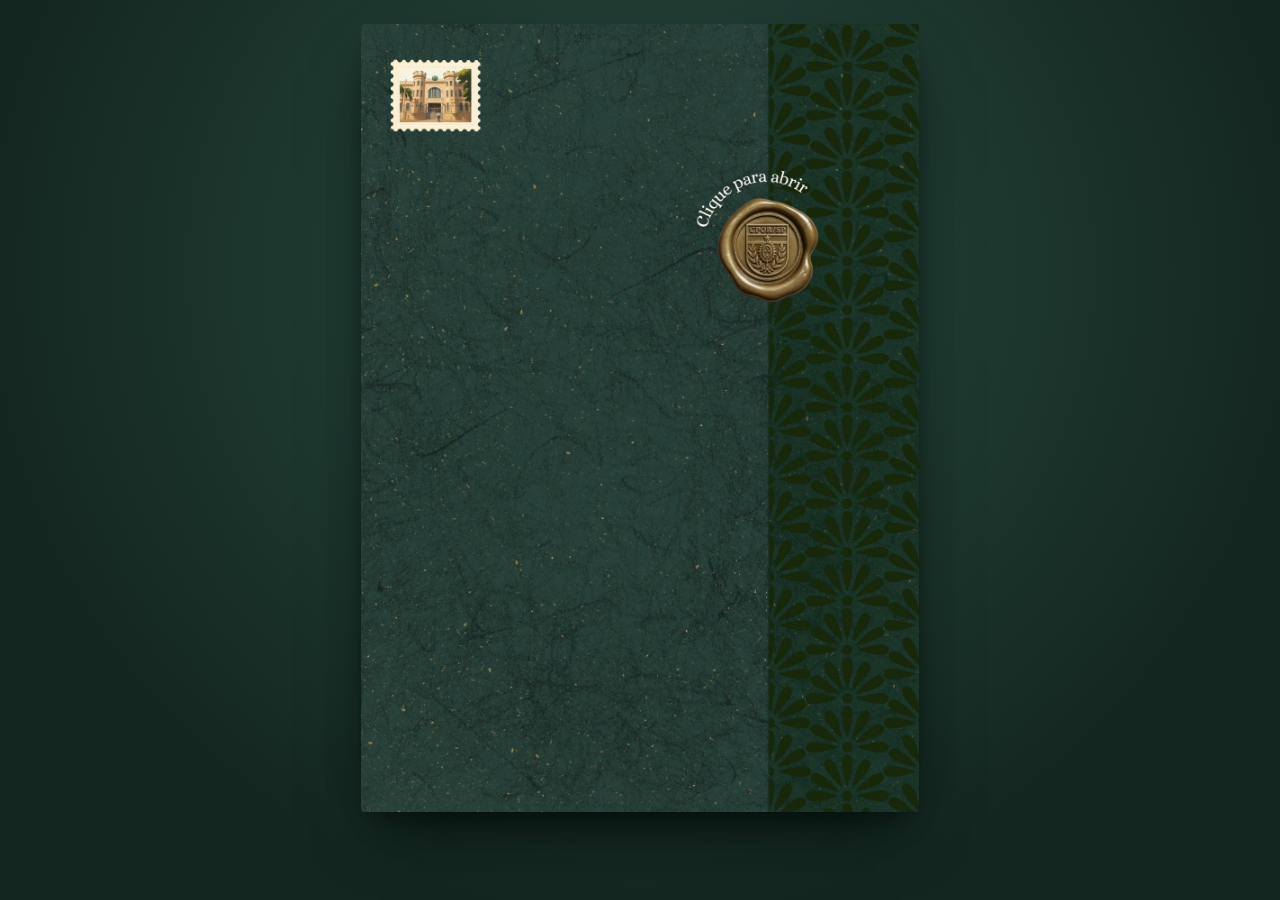
==== index.html @ b6755c88 "Convite interativo: envelope com selo, cartão frente e verso Co-Authored-By: Claude Opus 5.5 <norepl" ====
<!doctype html>
<html lang="pt-BR">
<head>
<meta charset="utf-8">
<meta name="viewport" content="width=device-width, initial-scale=1, viewport-fit=cover">
<title>Convite — Passagem de Comando CPOR/SP</title>
<meta name="description" content="Convite para a Solenidade de Passagem de Comando do CPOR/SP — 14/01/2027.">
<meta property="og:title" content="Convite — Passagem de Comando CPOR/SP">
<meta property="og:description" content="Solenidade de Passagem de Comando do CPOR/SP — quinta-feira, 14/01/2027, às 19h.">
<meta property="og:image" content="assets/convite-1.jpg">
<meta property="og:type" content="website">
<meta name="theme-color" content="#13261f">
<link rel="preload" as="image" href="assets/convite-1.jpg">
<link rel="preconnect" href="https://fonts.googleapis.com">
<link rel="preconnect" href="https://fonts.gstatic.com" crossorigin>
<link href="https://fonts.googleapis.com/css2?family=Cormorant+Garamond:wght@500;600&display=swap" rel="stylesheet">
<style>
  :root {
    --verde: #1b342b;
    --verde-fundo: #13261f;
    --verde-forro: #10221b;
    --creme: #f2ecd8;
    --dourado: #b39a62;
    --tinta: #20372f;
    /* Onde a faixa estampada começa na arte do envelope (904px de 1240px) */
    --corte: 0.72903;
    --curva: cubic-bezier(.65, 0, .35, 1);
    --curva-saida: cubic-bezier(.22, 1, .36, 1);
    --sombra: 0 30px 60px -20px rgba(4, 12, 9, .85), 0 10px 20px -10px rgba(4, 12, 9, .6);
  }

  * { box-sizing: border-box; }
  html, body { margin: 0; height: 100%; }
  body {
    background: radial-gradient(ellipse at 50% 30%, #284a40, var(--verde-fundo) 75%) fixed;
    background-color: var(--verde);
    color: var(--creme);
    font-family: "Cormorant Garamond", Georgia, serif;
    overflow: hidden;
    -webkit-tap-highlight-color: transparent;
  }

  main {
    min-height: 100svh;
    display: flex;
    flex-direction: column;
    align-items: center;
    justify-content: center;
    gap: 18px;
    padding: 16px;
  }

  /* Palco: proporção A4 das artes (1240 x 1748), cabe na tela com espaço para os botões */
  .palco {
    position: relative;
    height: min(calc(100svh - 112px), calc((100vw - 32px) * 1.40968), 1150px);
    aspect-ratio: 1240 / 1748;
    perspective: 2200px;
  }

  /* ---------- Fundo do envelope (aparece quando as abas abrem) ---------- */
  .forro {
    position: absolute;
    inset: 0;
    border-radius: 3px;
    background:
      radial-gradient(ellipse at 50% 40%, rgba(255,255,255,.04), transparent 70%),
      var(--verde-forro);
    box-shadow: var(--sombra), inset 0 0 50px rgba(0,0,0,.55);
    transition: opacity .5s ease 0s;
  }
  .aberto .forro { opacity: 0; transition: opacity .6s ease 1.3s; }

  /* ---------- Cartão (frente: comandantes · verso: convite) ---------- */
  .cartao {
    position: absolute;
    inset: 0;
    transform-style: preserve-3d;
    transform: scale(.9) translateY(1.5%);
    transition: transform .7s var(--curva) 0s;
  }
  .aberto .cartao { transform: none; transition: transform 1s var(--curva-saida) 1.05s; }

  .cartao-ergue, .cartao-gira {
    position: absolute;
    inset: 0;
    transform-style: preserve-3d;
  }
  .cartao-gira { transition: transform 1.1s var(--curva); }
  .verso-visivel .cartao-gira { transform: rotateY(-180deg); }

  .face {
    position: absolute;
    inset: 0;
    border-radius: 3px;
    overflow: hidden;
    backface-visibility: hidden;
    -webkit-backface-visibility: hidden;
    box-shadow: var(--sombra);
    background: var(--creme);
  }
  .face img { display: block; width: 100%; height: 100%; }
  .face.verso { transform: rotateY(180deg); }
  /* Sombra do cartão enquanto está dentro do envelope */
  .face .sombra-dentro {
    position: absolute;
    inset: 0;
    background: #0b1a14;
    opacity: .7;
    transition: opacity .5s ease .2s;
  }
  .aberto .face .sombra-dentro { opacity: 0; transition: opacity .8s ease .6s; }

  /* ---------- Abas do envelope: abrem a partir do selo ---------- */
  .aba {
    position: absolute;
    top: 0;
    bottom: 0;
    transform-style: preserve-3d;
    transition: transform .3s ease-out 1.55s;
  }
  .aba.esq { left: 0; width: calc(var(--corte) * 100%); }
  .aba.dir { left: calc(var(--corte) * 100%); right: 0; }
  /* 1º o selo racha: as abas se afastam um pouco */
  .aberto .aba { transition: transform .3s ease-out 0s; }
  .aberto .aba.esq { transform: translateX(-1%); }
  .aberto .aba.dir { transform: translateX(3%); }

  .folha {
    position: absolute;
    inset: 0;
    transform-style: preserve-3d;
    transition: transform 1s var(--curva) .5s;
  }
  .aba.esq .folha { transform-origin: left center; }
  .aba.dir .folha { transform-origin: right center; }
  /* 2º as abas se abrem como portas */
  .aberto .folha { transition: transform 1.1s var(--curva) .3s; }
  .aberto .aba.esq .folha { transform: rotateY(-112deg); }
  .aberto .aba.dir .folha { transform: rotateY(112deg); }

  .lado {
    position: absolute;
    inset: 0;
    overflow: hidden;
    backface-visibility: hidden;
    -webkit-backface-visibility: hidden;
    transition: opacity .25s ease .45s;
  }
  .aberto .lado { opacity: 0; transition: opacity .45s ease 1s; }
  .aba.esq .lado.fora { border-radius: 3px 0 0 3px; }
  .aba.dir .lado.fora { border-radius: 0 3px 3px 0; }
  .lado img { position: absolute; top: 0; height: 100%; max-width: none; display: block; }
  .aba.esq .lado img { left: 0; width: calc(100% / var(--corte)); }
  .aba.dir .lado img {
    width: calc(100% / (1 - var(--corte)));
    left: calc(-100% * var(--corte) / (1 - var(--corte)));
  }
  /* Parte de dentro da aba (forro) */
  .lado.dentro {
    transform: rotateY(180deg);
    background: linear-gradient(90deg, #0e1f18, #163026 60%, #11241c);
  }

  /* Área clicável do envelope inteiro; o anel marca o selo quando navega pelo teclado */
  .abrir {
    position: absolute;
    inset: 0;
    z-index: 5;
    padding: 0;
    border: 0;
    background: none;
    cursor: pointer;
  }
  .abrir:focus { outline: none; }
  .abrir .anel {
    position: absolute;
    left: 63.6%;
    top: 22%;
    width: 18.6%;
    aspect-ratio: 1;
    border-radius: 50%;
  }
  .abrir:focus-visible .anel { outline: 2px solid var(--creme); outline-offset: 4px; }
  .aberto .abrir { display: none; }

  /* ---------- Botões: estáticos, abaixo do cartão para não cobrir nada ---------- */
  .controles {
    min-height: 46px;
    display: flex;
    align-items: center;
    justify-content: center;
  }
  .grupo { display: flex; gap: 12px; }
  .grupo[hidden] { display: none; }

  .botao {
    appearance: none;
    display: inline-flex;
    align-items: center;
    gap: 10px;
    min-height: 46px;
    padding: 0 22px;
    border-radius: 2px;
    font: 600 15px/1 "Cormorant Garamond", Georgia, serif;
    letter-spacing: .18em;
    text-transform: uppercase;
    white-space: nowrap;
    cursor: pointer;
    transition: none;
  }
  .botao svg { width: 18px; height: 10px; flex: none; }
  .botao.principal {
    background: var(--creme);
    color: var(--tinta);
    border: 1px solid var(--creme);
    box-shadow: inset 0 0 0 3px var(--creme), inset 0 0 0 4px var(--dourado);
  }
  .botao.secundario {
    background: transparent;
    color: var(--creme);
    border: 1px solid rgba(179, 154, 98, .75);
  }
  @media (hover: hover) {
    .botao.principal:hover { background: #fbf7ea; border-color: #fbf7ea; box-shadow: inset 0 0 0 3px #fbf7ea, inset 0 0 0 4px var(--dourado); }
    .botao.secundario:hover { background: rgba(242, 236, 216, .08); }
  }
  .botao:focus-visible { outline: 2px solid var(--dourado); outline-offset: 3px; }

  .so-leitor {
    position: absolute; width: 1px; height: 1px; padding: 0; margin: -1px;
    overflow: hidden; clip: rect(0 0 0 0); white-space: nowrap; border: 0;
  }

  @media (max-width: 420px) {
    .grupo { gap: 10px; }
    .botao { padding: 0 16px; font-size: 14px; letter-spacing: .14em; gap: 8px; }
  }
  @media (max-width: 340px) {
    .botao { padding: 0 12px; font-size: 13px; letter-spacing: .1em; }
  }

  @media (prefers-reduced-motion: reduce) {
    .forro, .cartao, .cartao-gira, .aba, .folha, .lado,
    .aberto .forro, .aberto .cartao, .aberto .aba, .aberto .folha, .aberto .lado {
      transition-duration: .25s !important;
      transition-delay: 0s !important;
    }
  }
</style>
</head>
<body>
<main>
  <div class="palco" id="convite">
    <div class="forro" aria-hidden="true"></div>

    <div class="cartao">
      <div class="cartao-ergue">
        <div class="cartao-gira">
          <div class="face frente">
            <img src="assets/convite-2.jpg" alt="Antigos Comandantes do CPOR/SP, de 1930 aos dias de hoje" width="1240" height="1748">
            <div class="sombra-dentro" aria-hidden="true"></div>
          </div>
          <div class="face verso">
            <img src="assets/convite-3.jpg" alt="Convite para a Solenidade de Passagem de Comando do CPOR/SP" width="1240" height="1748">
          </div>
        </div>
      </div>
    </div>

    <div class="aba esq" aria-hidden="true">
      <div class="folha">
        <div class="lado fora"><img src="assets/convite-1.jpg" alt=""></div>
        <div class="lado dentro"></div>
      </div>
    </div>
    <div class="aba dir" aria-hidden="true">
      <div class="folha">
        <div class="lado fora"><img src="assets/convite-1.jpg" alt=""></div>
        <div class="lado dentro"></div>
      </div>
    </div>

    <button type="button" class="abrir" id="abrir" aria-label="Abrir o convite">
      <span class="anel"></span>
    </button>
  </div>

  <nav class="controles" aria-label="Navegação do convite">
    <div class="grupo" data-etapa="frente" hidden>
      <button type="button" class="botao secundario" id="fechar">
        <svg viewBox="0 0 18 10" fill="none" stroke="currentColor" stroke-width="1.2" aria-hidden="true"><path d="M17 5H1M5 1 1 5l4 4"/></svg>
        Voltar
      </button>
      <button type="button" class="botao principal" id="virar">
        Ver o convite
        <svg viewBox="0 0 18 10" fill="none" stroke="currentColor" stroke-width="1.2" aria-hidden="true"><path d="M1 5h16M13 1l4 4-4 4"/></svg>
      </button>
    </div>
    <div class="grupo" data-etapa="verso" hidden>
      <button type="button" class="botao secundario" id="desvirar">
        <svg viewBox="0 0 18 10" fill="none" stroke="currentColor" stroke-width="1.2" aria-hidden="true"><path d="M17 5H1M5 1 1 5l4 4"/></svg>
        Voltar
      </button>
    </div>
  </nav>

  <div class="so-leitor" aria-live="polite" id="aviso"></div>
  <div class="so-leitor">
    O Diretor de Educação Superior Militar, General de Divisão Eduardo da VEIGA Cabral, tem a honra de convidar
    o(a) Senhor(a) e digníssima família para a Solenidade de Passagem de Comando do Centro de Preparação de
    Oficiais da Reserva de São Paulo (CPOR/SP), do Coronel Frederico Vieira CABRAL Mendes ao Tenente Coronel
    Daniel RAMOS LEMOS. Quinta-feira, 14 de janeiro de 2027. Inauguração do Retrato do Comandante Sucedido às
    18h30. Passagem de Comando às 19h. Rua Alfredo Pujol, 681, Santana, São Paulo/SP. Traje: militares, 9º B2 ou
    correspondente; militares da reserva e civis, esporte fino. Confirme sua presença até 08/01/2027 pelo e-mail
    comsoc@cporsp.eb.mil.br ou pelo telefone (11) 93948-8270.
  </div>
</main>

<script>
  (function () {
    var palco = document.getElementById("convite");
    var ergue = palco.querySelector(".cartao-ergue");
    var aviso = document.getElementById("aviso");
    var grupos = document.querySelectorAll(".grupo");
    var reduzido = window.matchMedia("(prefers-reduced-motion: reduce)").matches;
    var ocupado = false;

    // Tempo de cada transição (ms) — igual ao CSS
    var T = reduzido
      ? { abrir: 300, fechar: 300, virar: 300 }
      : { abrir: 2050, fechar: 1900, virar: 1150 };

    function mostrar(etapa, foco) {
      grupos.forEach(function (g) { g.hidden = g.dataset.etapa !== etapa; });
      if (foco) document.getElementById(foco).focus({ preventScroll: true });
    }

    function depois(ms, fn) {
      ocupado = true;
      mostrar(null);
      setTimeout(function () { ocupado = false; fn(); }, ms);
    }

    function erguer() {
      if (reduzido || !ergue.animate) return;
      ergue.animate(
        [{ transform: "none" }, { transform: "scale(.93)", offset: .5 }, { transform: "none" }],
        { duration: 1100, easing: "ease-in-out" }
      );
    }

    document.getElementById("abrir").addEventListener("click", function () {
      if (ocupado) return;
      palco.classList.add("aberto");
      aviso.textContent = "Convite aberto: Antigos Comandantes.";
      depois(T.abrir, function () { mostrar("frente", "virar"); });
    });

    document.getElementById("fechar").addEventListener("click", function () {
      if (ocupado) return;
      palco.classList.remove("aberto");
      aviso.textContent = "Envelope fechado.";
      depois(T.fechar, function () { mostrar(null); document.getElementById("abrir").focus({ preventScroll: true }); });
    });

    document.getElementById("virar").addEventListener("click", function () {
      if (ocupado) return;
      palco.classList.add("verso-visivel");
      erguer();
      aviso.textContent = "Verso: convite da Passagem de Comando.";
      depois(T.virar, function () { mostrar("verso", "desvirar"); });
    });

    document.getElementById("desvirar").addEventListener("click", function () {
      if (ocupado) return;
      palco.classList.remove("verso-visivel");
      erguer();
      aviso.textContent = "Frente: Antigos Comandantes.";
      depois(T.virar, function () { mostrar("frente", "virar"); });
    });
  })();
</script>
</body>
</html>
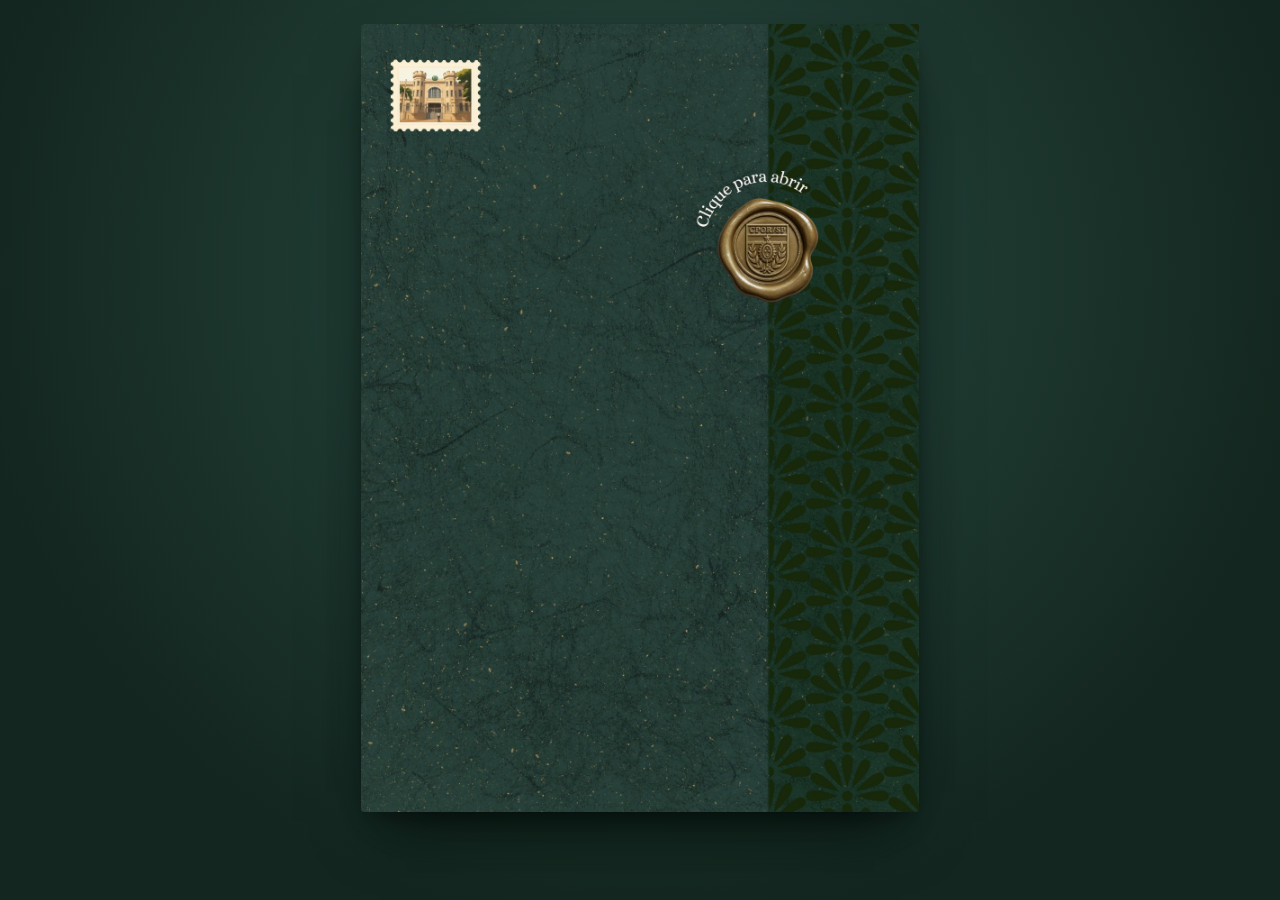
==== commit f2228edf: "Botão Confirmar presença no lugar do QR code; capa 3 com foto na parte de baixo - Remove o QR code d" ====
--- a/index.html
+++ b/index.html
@@ -56,7 +56,18 @@
     height: min(calc(100svh - 112px), calc((100vw - 32px) * 1.40968), 1150px);
     aspect-ratio: 1240 / 1748;
     perspective: 2200px;
-  }
+    z-index: 1;
+    transform-origin: 0 0;
+    user-select: none;
+    -webkit-user-select: none;
+    -webkit-touch-callout: none;
+  }
+  .palco img { -webkit-user-drag: none; }
+  /* Ampliar: pinça, dois toques, Ctrl + rolagem, Ctrl e + */
+  .palco.aberto { touch-action: none; }
+  .palco.suave { transition: transform .3s ease; }
+  .palco.ampliado { cursor: grab; }
+  .palco.arrastando { cursor: grabbing; }
 
   /* ---------- Fundo do envelope (aparece quando as abas abrem) ---------- */
   .forro {
@@ -100,7 +111,35 @@
     background: var(--creme);
   }
   .face img { display: block; width: 100%; height: 100%; }
-  .face.verso { transform: rotateY(180deg); }
+  .face.verso { transform: rotateY(180deg); container-type: inline-size; }
+
+  /* Botão de confirmação no verso, no lugar do antigo QR code (85% da altura da arte) */
+  .rsvp {
+    position: absolute;
+    left: 50%;
+    top: 85.2%;
+    transform: translate(-50%, -50%);
+    display: inline-flex;
+    align-items: center;
+    justify-content: center;
+    white-space: nowrap;
+    padding: .9em 1.35em .85em;
+    font: 600 11px/1 "Cormorant Garamond", Georgia, serif;
+    font-size: 2.6cqw;
+    letter-spacing: .13em;
+    text-transform: uppercase;
+    text-decoration: none;
+    color: var(--creme);
+    background: var(--tinta);
+    border: 1px solid var(--tinta);
+    border-radius: 2px;
+    box-shadow: inset 0 0 0 .28em var(--tinta), inset 0 0 0 calc(.28em + 1px) var(--dourado);
+    visibility: hidden;
+    transition: visibility 0s .55s;
+  }
+  .verso-visivel .rsvp { visibility: visible; }
+  @media (hover: hover) { .rsvp:hover { background: #2a4639; box-shadow: inset 0 0 0 .28em #2a4639, inset 0 0 0 calc(.28em + 1px) var(--dourado); } }
+  .rsvp:focus-visible { outline: 2px solid var(--dourado); outline-offset: 3px; }
   /* Sombra do cartão enquanto está dentro do envelope */
   .face .sombra-dentro {
     position: absolute;
@@ -116,6 +155,7 @@
     position: absolute;
     top: 0;
     bottom: 0;
+    pointer-events: none;
     transform-style: preserve-3d;
     transition: transform .3s ease-out 1.55s;
   }
@@ -186,6 +226,8 @@
 
   /* ---------- Botões: estáticos, abaixo do cartão para não cobrir nada ---------- */
   .controles {
+    position: relative;
+    z-index: 2;
     min-height: 46px;
     display: flex;
     align-items: center;
@@ -217,13 +259,13 @@
     box-shadow: inset 0 0 0 3px var(--creme), inset 0 0 0 4px var(--dourado);
   }
   .botao.secundario {
-    background: transparent;
+    background: #152b23;
     color: var(--creme);
     border: 1px solid rgba(179, 154, 98, .75);
   }
   @media (hover: hover) {
     .botao.principal:hover { background: #fbf7ea; border-color: #fbf7ea; box-shadow: inset 0 0 0 3px #fbf7ea, inset 0 0 0 4px var(--dourado); }
-    .botao.secundario:hover { background: rgba(242, 236, 216, .08); }
+    .botao.secundario:hover { background: #1d382e; }
   }
   .botao:focus-visible { outline: 2px solid var(--dourado); outline-offset: 3px; }
 
@@ -258,11 +300,13 @@
       <div class="cartao-ergue">
         <div class="cartao-gira">
           <div class="face frente">
-            <img src="assets/convite-2.jpg" alt="Antigos Comandantes do CPOR/SP, de 1930 aos dias de hoje" width="1240" height="1748">
+            <img draggable="false" src="assets/convite-2.jpg" alt="Antigos Comandantes do CPOR/SP, de 1930 aos dias de hoje" width="1240" height="1748">
             <div class="sombra-dentro" aria-hidden="true"></div>
           </div>
           <div class="face verso">
-            <img src="assets/convite-3.jpg" alt="Convite para a Solenidade de Passagem de Comando do CPOR/SP" width="1240" height="1748">
+            <img draggable="false" src="assets/convite-3.jpg" alt="Convite para a Solenidade de Passagem de Comando do CPOR/SP" width="1240" height="1748">
+            <!-- Link do formulário de confirmação (trocar pelo endereço do formulário) -->
+            <a class="rsvp" href="https://www.google.com" target="_blank" rel="noopener">Confirmar presença</a>
           </div>
         </div>
       </div>
@@ -270,13 +314,13 @@
 
     <div class="aba esq" aria-hidden="true">
       <div class="folha">
-        <div class="lado fora"><img src="assets/convite-1.jpg" alt=""></div>
+        <div class="lado fora"><img draggable="false" src="assets/convite-1.jpg" alt=""></div>
         <div class="lado dentro"></div>
       </div>
     </div>
     <div class="aba dir" aria-hidden="true">
       <div class="folha">
-        <div class="lado fora"><img src="assets/convite-1.jpg" alt=""></div>
+        <div class="lado fora"><img draggable="false" src="assets/convite-1.jpg" alt=""></div>
         <div class="lado dentro"></div>
       </div>
     </div>
@@ -350,6 +394,163 @@
       );
     }
 
+    /* ---------------- Ampliar o cartão ---------------- */
+    var MAX = 4;
+    var z = { s: 1, x: 0, y: 0 };
+
+    function limitar(v, a, b) { return Math.min(Math.max(v, a), b); }
+    function podeAmpliar() { return palco.classList.contains("aberto") && !ocupado; }
+    // Posição do cartão sem ampliação (não depende do transform)
+    function base() {
+      return { left: palco.offsetLeft, top: palco.offsetTop, w: palco.offsetWidth, h: palco.offsetHeight };
+    }
+
+    function aplicar(s, x, y, suave) {
+      var b = base();
+      var vw = document.documentElement.clientWidth, vh = document.documentElement.clientHeight;
+      s = limitar(s, 1, MAX);
+      if (s <= 1.001) { s = 1; x = 0; y = 0; }
+      else {
+        var W = b.w * s, H = b.h * s, L = b.left + x, T2 = b.top + y;
+        L = W >= vw ? limitar(L, vw - W, 0) : limitar(L, 0, vw - W);
+        T2 = H >= vh ? limitar(T2, vh - H, 0) : limitar(T2, 0, vh - H);
+        x = L - b.left; y = T2 - b.top;
+      }
+      z = { s: s, x: x, y: y };
+      palco.classList.toggle("suave", !!suave);
+      palco.classList.toggle("ampliado", s > 1);
+      palco.style.transform = s === 1 ? "" : "translate(" + x + "px," + y + "px) scale(" + s + ")";
+    }
+
+    // Amplia mantendo parado o ponto (px, py) da tela
+    function ampliarEm(px, py, s, suave) {
+      var b = base();
+      s = limitar(s, 1, MAX);
+      var cx = (px - b.left - z.x) / z.s, cy = (py - b.top - z.y) / z.s;
+      aplicar(s, px - b.left - cx * s, py - b.top - cy * s, suave);
+    }
+
+    function centro() {
+      var r = palco.getBoundingClientRect();
+      return { x: r.left + r.width / 2, y: r.top + r.height / 2 };
+    }
+
+    // Toque / mouse: pinça, arrastar e dois toques
+    var pontos = new Map(), gesto = null, ultimoToque = null;
+
+    function iniciarGesto() {
+      var p = Array.from(pontos.values()), b = base();
+      if (p.length >= 2) {
+        var mx = (p[0].x + p[1].x) / 2, my = (p[0].y + p[1].y) / 2;
+        gesto = {
+          tipo: "pinca",
+          d0: Math.hypot(p[0].x - p[1].x, p[0].y - p[1].y) || 1,
+          s0: z.s,
+          cx: (mx - b.left - z.x) / z.s,
+          cy: (my - b.top - z.y) / z.s
+        };
+      } else if (p.length === 1) {
+        gesto = { tipo: "arrasto", px: p[0].x, py: p[0].y, x0: z.x, y0: z.y, t0: performance.now(), moveu: false };
+      } else {
+        gesto = null;
+      }
+    }
+
+    palco.addEventListener("pointerdown", function (e) {
+      if (!podeAmpliar() || (e.pointerType === "mouse" && e.button !== 0)) return;
+      if (e.target.closest(".rsvp")) return;   // deixa o link de confirmação funcionar
+      try { palco.setPointerCapture(e.pointerId); } catch (_) {}
+      pontos.set(e.pointerId, { x: e.clientX, y: e.clientY });
+      if (pontos.size > 1) ultimoToque = null;
+      iniciarGesto();
+    });
+
+    palco.addEventListener("pointermove", function (e) {
+      if (!pontos.has(e.pointerId) || !gesto) return;
+      pontos.set(e.pointerId, { x: e.clientX, y: e.clientY });
+      var b = base();
+      if (gesto.tipo === "pinca" && pontos.size >= 2) {
+        var p = Array.from(pontos.values());
+        var mx = (p[0].x + p[1].x) / 2, my = (p[0].y + p[1].y) / 2;
+        var s = limitar(gesto.s0 * Math.hypot(p[0].x - p[1].x, p[0].y - p[1].y) / gesto.d0, 1, MAX);
+        aplicar(s, mx - b.left - gesto.cx * s, my - b.top - gesto.cy * s);
+      } else if (gesto.tipo === "arrasto") {
+        var dx = e.clientX - gesto.px, dy = e.clientY - gesto.py;
+        if (Math.hypot(dx, dy) > 8) gesto.moveu = true;
+        if (z.s > 1 && gesto.moveu) {
+          palco.classList.add("arrastando");
+          aplicar(z.s, gesto.x0 + dx, gesto.y0 + dy);
+        }
+      }
+    });
+
+    function soltar(e) {
+      if (!pontos.has(e.pointerId)) return;
+      var g = gesto;
+      pontos.delete(e.pointerId);
+      palco.classList.remove("arrastando");
+
+      // Dois toques (ou duplo clique): amplia no ponto tocado, ou volta ao normal
+      if (e.type === "pointerup" && g && g.tipo === "arrasto" && !g.moveu && performance.now() - g.t0 < 300) {
+        var agora = performance.now();
+        if (ultimoToque && agora - ultimoToque.t < 320 && Math.hypot(e.clientX - ultimoToque.x, e.clientY - ultimoToque.y) < 40) {
+          if (z.s > 1.05) aplicar(1, 0, 0, true);
+          else ampliarEm(e.clientX, e.clientY, 2.5, true);
+          ultimoToque = null;
+        } else {
+          ultimoToque = { t: agora, x: e.clientX, y: e.clientY };
+        }
+      }
+      if (pontos.size === 0 && z.s < 1.03) aplicar(1, 0, 0, true);
+      iniciarGesto();
+    }
+    palco.addEventListener("pointerup", soltar);
+    palco.addEventListener("pointercancel", soltar);
+
+    // Computador: Ctrl + rolagem e pinça no trackpad ampliam; rolagem move quando ampliado
+    window.addEventListener("wheel", function (e) {
+      if (!podeAmpliar()) return;
+      if (e.ctrlKey || e.metaKey) {
+        e.preventDefault();
+        var passo = e.deltaMode === 1 ? 0.05 : 0.0025;
+        ampliarEm(e.clientX, e.clientY, z.s * limitar(Math.exp(-e.deltaY * passo), 0.5, 2));
+      } else if (z.s > 1) {
+        e.preventDefault();
+        aplicar(z.s, z.x - e.deltaX, z.y - e.deltaY);
+      }
+    }, { passive: false });
+
+    // Safari no Mac: pinça no trackpad
+    var sGesto = 1;
+    window.addEventListener("gesturestart", function (e) {
+      if (!podeAmpliar() || pontos.size) return;
+      e.preventDefault(); sGesto = z.s;
+    });
+    window.addEventListener("gesturechange", function (e) {
+      if (!podeAmpliar() || pontos.size) return;
+      e.preventDefault(); ampliarEm(e.clientX, e.clientY, sGesto * e.scale);
+    });
+
+    // Ctrl/Cmd e "+", "-" ou "0"
+    window.addEventListener("keydown", function (e) {
+      if (!(e.ctrlKey || e.metaKey) || !podeAmpliar()) return;
+      var c = centro();
+      if (e.key === "+" || e.key === "=") { e.preventDefault(); ampliarEm(c.x, c.y, z.s * 1.25, true); }
+      else if (e.key === "-") { e.preventDefault(); ampliarEm(c.x, c.y, z.s / 1.25, true); }
+      else if (e.key === "0") { e.preventDefault(); aplicar(1, 0, 0, true); }
+    });
+
+    window.addEventListener("resize", function () { aplicar(z.s, z.x, z.y); });
+
+    // Antes de virar ou fechar, o cartão volta ao tamanho normal
+    function semZoom(fn) {
+      if (z.s === 1) { fn(); return; }
+      aplicar(1, 0, 0, true);
+      ocupado = true;
+      setTimeout(function () { ocupado = false; palco.classList.remove("suave"); fn(); }, 320);
+    }
+
+    /* ---------------- Navegação ---------------- */
     document.getElementById("abrir").addEventListener("click", function () {
       if (ocupado) return;
       palco.classList.add("aberto");
@@ -359,25 +560,31 @@
 
     document.getElementById("fechar").addEventListener("click", function () {
       if (ocupado) return;
-      palco.classList.remove("aberto");
-      aviso.textContent = "Envelope fechado.";
-      depois(T.fechar, function () { mostrar(null); document.getElementById("abrir").focus({ preventScroll: true }); });
+      semZoom(function () {
+        palco.classList.remove("aberto");
+        aviso.textContent = "Envelope fechado.";
+        depois(T.fechar, function () { mostrar(null); document.getElementById("abrir").focus({ preventScroll: true }); });
+      });
     });
 
     document.getElementById("virar").addEventListener("click", function () {
       if (ocupado) return;
-      palco.classList.add("verso-visivel");
-      erguer();
-      aviso.textContent = "Verso: convite da Passagem de Comando.";
-      depois(T.virar, function () { mostrar("verso", "desvirar"); });
+      semZoom(function () {
+        palco.classList.add("verso-visivel");
+        erguer();
+        aviso.textContent = "Verso: convite da Passagem de Comando.";
+        depois(T.virar, function () { mostrar("verso", "desvirar"); });
+      });
     });
 
     document.getElementById("desvirar").addEventListener("click", function () {
       if (ocupado) return;
-      palco.classList.remove("verso-visivel");
-      erguer();
-      aviso.textContent = "Frente: Antigos Comandantes.";
-      depois(T.virar, function () { mostrar("frente", "virar"); });
+      semZoom(function () {
+        palco.classList.remove("verso-visivel");
+        erguer();
+        aviso.textContent = "Frente: Antigos Comandantes.";
+        depois(T.virar, function () { mostrar("frente", "virar"); });
+      });
     });
   })();
 </script>
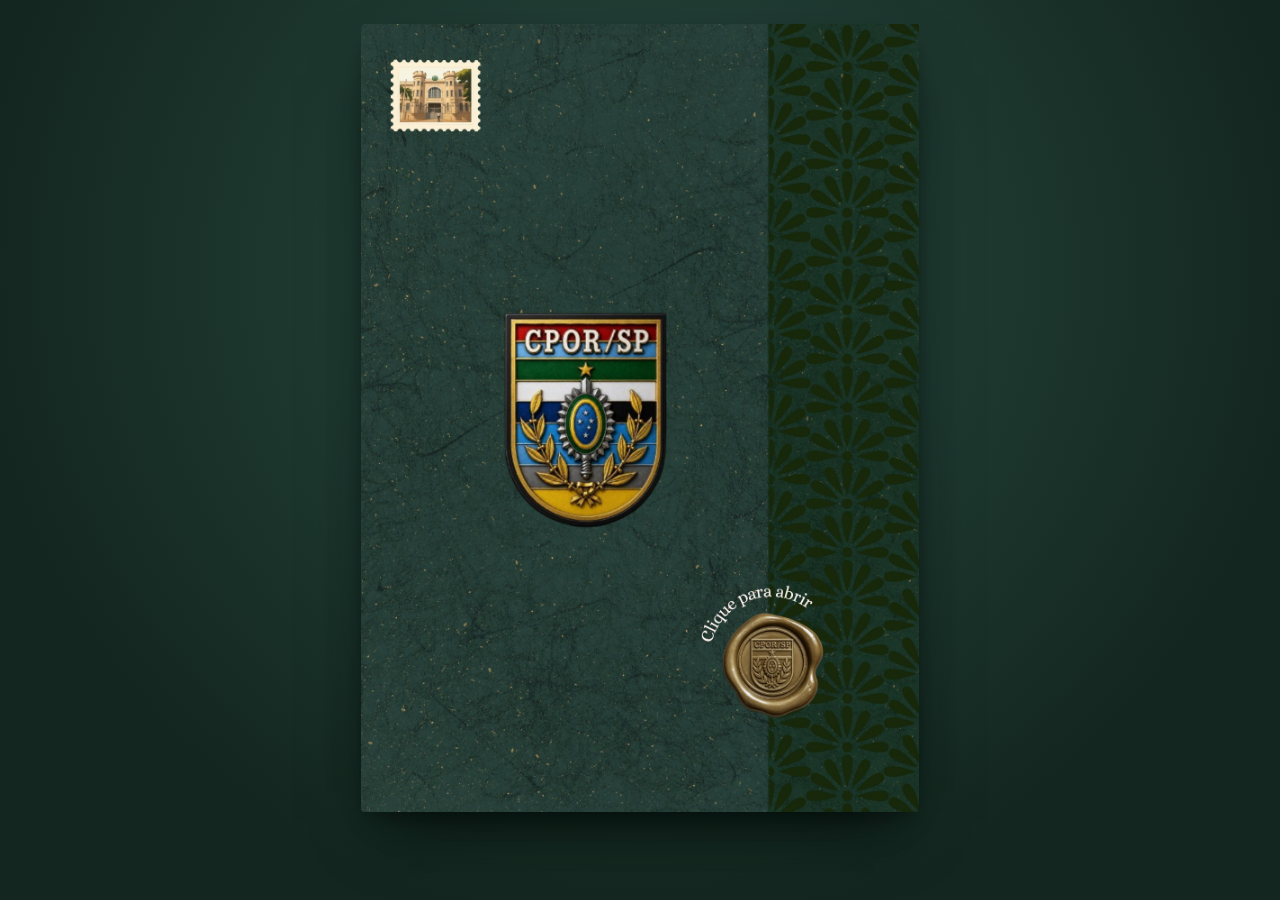
==== commit 65d82a40: "Troca as três capas pelas novas artes Co-Authored-By: Claude Opus 5.5 <noreply@anthropic.com> Claude" ====
--- a/index.html
+++ b/index.html
@@ -113,32 +113,31 @@
   .face img { display: block; width: 100%; height: 100%; }
   .face.verso { transform: rotateY(180deg); container-type: inline-size; }
 
-  /* Botão de confirmação no verso, no lugar do antigo QR code (85% da altura da arte) */
+  /* Botão de confirmação no verso, no lugar do antigo QR code: discreto, na cor do texto do convite */
   .rsvp {
     position: absolute;
     left: 50%;
-    top: 85.2%;
+    top: 85%;
     transform: translate(-50%, -50%);
     display: inline-flex;
     align-items: center;
     justify-content: center;
     white-space: nowrap;
-    padding: .9em 1.35em .85em;
-    font: 600 11px/1 "Cormorant Garamond", Georgia, serif;
-    font-size: 2.6cqw;
-    letter-spacing: .13em;
+    padding: .62em 1.25em .58em;
+    font: 600 9px/1 "Cormorant Garamond", Georgia, serif;
+    font-size: 2.05cqw;
+    letter-spacing: .14em;
     text-transform: uppercase;
     text-decoration: none;
-    color: var(--creme);
-    background: var(--tinta);
-    border: 1px solid var(--tinta);
-    border-radius: 2px;
-    box-shadow: inset 0 0 0 .28em var(--tinta), inset 0 0 0 calc(.28em + 1px) var(--dourado);
+    color: #3a4329;
+    background: rgba(58, 67, 41, .05);
+    border: 1px solid rgba(58, 67, 41, .45);
+    border-radius: 999px;
     visibility: hidden;
     transition: visibility 0s .55s;
   }
   .verso-visivel .rsvp { visibility: visible; }
-  @media (hover: hover) { .rsvp:hover { background: #2a4639; box-shadow: inset 0 0 0 .28em #2a4639, inset 0 0 0 calc(.28em + 1px) var(--dourado); } }
+  @media (hover: hover) { .rsvp:hover { background: rgba(58, 67, 41, .1); } }
   .rsvp:focus-visible { outline: 2px solid var(--dourado); outline-offset: 3px; }
   /* Sombra do cartão enquanto está dentro do envelope */
   .face .sombra-dentro {
@@ -215,9 +214,9 @@
   .abrir:focus { outline: none; }
   .abrir .anel {
     position: absolute;
-    left: 63.6%;
-    top: 22%;
-    width: 18.6%;
+    left: var(--selo-x, 63.6%);
+    top: var(--selo-y, 22%);
+    width: var(--selo-w, 18.6%);
     aspect-ratio: 1;
     border-radius: 50%;
   }
@@ -293,7 +292,7 @@
 </head>
 <body>
 <main>
-  <div class="palco" id="convite">
+  <div class="palco" id="convite" style="--selo-x: 64.6%; --selo-y: 74.7%; --selo-w: 18.4%">
     <div class="forro" aria-hidden="true"></div>
 
     <div class="cartao">
